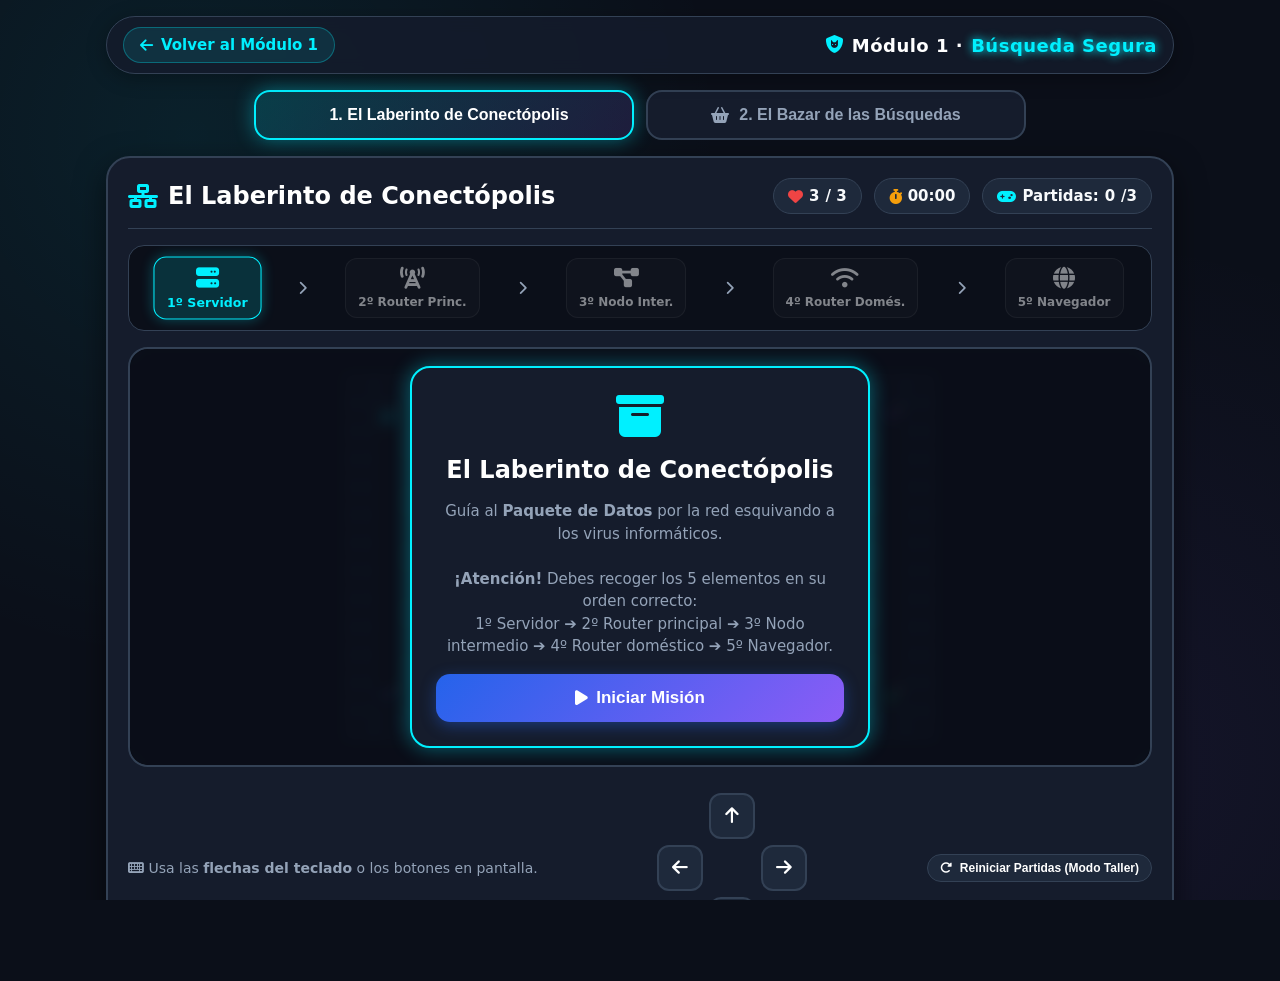
==== conectopolis_juegos.html @ 6bf1e647 "feat: add games to mod 1 and mod 2" ====
<!DOCTYPE html>
<html lang="es">
<head>
<meta charset="UTF-8">
<meta name="viewport" content="width=device-width, initial-scale=1.0">
<title>Módulo 1 · Minijuegos de Conectópolis</title>

<!-- FontAwesome CDN para iconos -->
<link rel="stylesheet" href="https://cdnjs.cloudflare.com/ajax/libs/font-awesome/6.5.1/css/all.min.css">

<style>
/* ==========================================================================
   ESTILOS GENERALES Y TEMA CYBER-NEON DE CONECTÓPOLIS (MÓDULO 1)
   ========================================================================== */
:root {
  --bg-dark: #0b0f19;
  --bg-card: #151c2c;
  --bg-card-light: #1e293b;
  --text-main: #f8fafc;
  --text-muted: #94a3b8;
  --line-color: #334155;
  
  --neon-cyan: #00f0ff;
  --neon-blue: #2563eb;
  --neon-purple: #8b5cf6;
  --neon-pink: #ec4899;
  --neon-green: #10b981;
  --neon-red: #ef4444;
  --neon-yellow: #f59e0b;

  --shadow-cyan: 0 0 20px rgba(0, 240, 255, 0.4);
  --shadow-purple: 0 0 20px rgba(139, 92, 246, 0.4);
  --shadow-green: 0 0 20px rgba(16, 185, 129, 0.4);
  --shadow-red: 0 0 20px rgba(239, 68, 68, 0.4);
}

* {
  box-sizing: border-box;
  user-select: none;
  -webkit-user-select: none;
}

html, body {
  margin: 0;
  padding: 0;
  width: 100%;
  height: 100%;
  background-color: var(--bg-dark);
  background-image: 
    radial-gradient(circle at 15% 15%, rgba(0, 240, 255, 0.08), transparent 40%),
    radial-gradient(circle at 85% 85%, rgba(139, 92, 246, 0.08), transparent 40%);
  color: var(--text-main);
  font-family: 'Segoe UI', system-ui, -apple-system, sans-serif;
  overflow-x: hidden;
}

.app-container {
  max-width: 1100px;
  min-height: 100vh;
  margin: 0 auto;
  padding: 16px;
  display: flex;
  flex-direction: column;
  gap: 16px;
}

.topbar {
  display: flex;
  justify-content: space-between;
  align-items: center;
  gap: 12px;
  flex-wrap: wrap;
  padding: 10px 16px;
  background: rgba(21, 28, 44, 0.85);
  backdrop-filter: blur(8px);
  border: 1px solid var(--line-color);
  border-radius: 999px;
  box-shadow: 0 4px 20px rgba(0, 0, 0, 0.3);
}

.back-btn {
  display: inline-flex;
  align-items: center;
  gap: 8px;
  color: var(--neon-cyan);
  text-decoration: none;
  font-weight: 800;
  font-size: 15px;
  padding: 8px 16px;
  border-radius: 999px;
  background: rgba(0, 240, 255, 0.1);
  border: 1px solid rgba(0, 240, 255, 0.3);
  transition: all 0.2s ease;
}

.back-btn:hover {
  background: rgba(0, 240, 255, 0.2);
  box-shadow: var(--shadow-cyan);
  transform: translateY(-1px);
}

.brand-title {
  font-weight: 900;
  font-size: 18px;
  letter-spacing: 0.5px;
  color: #fff;
  display: flex;
  align-items: center;
  gap: 8px;
}

.brand-title span {
  color: var(--neon-cyan);
  text-shadow: 0 0 10px var(--neon-cyan);
}

.tabs-nav {
  display: flex;
  justify-content: center;
  gap: 12px;
}

.tab-btn {
  flex: 1;
  max-width: 380px;
  padding: 14px 20px;
  border: 2px solid var(--line-color);
  background: var(--bg-card);
  color: var(--text-muted);
  font-weight: 800;
  font-size: 16px;
  border-radius: 16px;
  cursor: pointer;
  display: flex;
  align-items: center;
  justify-content: center;
  gap: 10px;
  transition: all 0.25s ease;
}

.tab-btn:hover {
  border-color: var(--neon-cyan);
  color: #fff;
}

.tab-btn.active {
  background: linear-gradient(135deg, rgba(0, 240, 255, 0.15), rgba(139, 92, 246, 0.15));
  border-color: var(--neon-cyan);
  color: #fff;
  box-shadow: var(--shadow-cyan);
}

.game-panel {
  display: none;
  background: var(--bg-card);
  border: 2px solid var(--line-color);
  border-radius: 24px;
  padding: 20px;
  box-shadow: 0 10px 30px rgba(0,0,0,0.5);
  flex-direction: column;
  gap: 16px;
}

.game-panel.active {
  display: flex;
}

.game-header {
  display: flex;
  justify-content: space-between;
  align-items: center;
  flex-wrap: wrap;
  gap: 12px;
  border-bottom: 1px solid var(--line-color);
  padding-bottom: 14px;
}

.game-header h2 {
  margin: 0;
  font-size: 24px;
  font-weight: 900;
  color: #fff;
  display: flex;
  align-items: center;
  gap: 10px;
}

.game-stats {
  display: flex;
  align-items: center;
  gap: 12px;
  flex-wrap: wrap;
}

.stat-badge {
  background: var(--bg-card-light);
  border: 1px solid var(--line-color);
  padding: 8px 14px;
  border-radius: 999px;
  font-weight: 800;
  font-size: 15px;
  display: flex;
  align-items: center;
  gap: 6px;
}

.stat-badge i { color: var(--neon-cyan); }
.stat-badge.lives i { color: var(--neon-red); }
.stat-badge.timer i { color: var(--neon-yellow); }

.sequence-tracker {
  display: flex;
  align-items: center;
  justify-content: space-around;
  gap: 8px;
  background: var(--bg-dark);
  padding: 12px;
  border-radius: 16px;
  border: 1px solid var(--line-color);
  overflow-x: auto;
}

.seq-item {
  display: flex;
  flex-direction: column;
  align-items: center;
  gap: 4px;
  padding: 8px 12px;
  border-radius: 12px;
  background: rgba(255, 255, 255, 0.04);
  border: 1px solid rgba(255, 255, 255, 0.1);
  opacity: 0.5;
  transition: all 0.3s ease;
  min-width: 100px;
  text-align: center;
}
.seq-item i { font-size: 22px; margin-bottom: 2px; }
.seq-item span { font-size: 12px; font-weight: 800; }
.seq-item.active { opacity: 1; background: rgba(0, 240, 255, 0.15); border-color: var(--neon-cyan); color: var(--neon-cyan); box-shadow: 0 0 12px rgba(0, 240, 255, 0.3); transform: scale(1.05); }
.seq-item.completed { opacity: 1; background: rgba(16, 185, 129, 0.15); border-color: var(--neon-green); color: var(--neon-green); }
.seq-arrow { color: var(--text-muted); font-size: 14px; }

.game-viewport {
  position: relative;
  width: 100%;
  display: flex;
  justify-content: center;
  align-items: center;
  background: #070a12;
  border-radius: 20px;
  border: 2px solid var(--line-color);
  overflow: hidden;
  min-height: 420px;
}
canvas { display: block; max-width: 100%; background: transparent; }

.controls-panel {
  display: flex;
  justify-content: space-between;
  align-items: center;
  gap: 16px;
  padding-top: 10px;
  flex-wrap: wrap;
}

.dpad {
  display: grid;
  grid-template-columns: repeat(3, 46px);
  grid-template-rows: repeat(3, 46px);
  gap: 6px;
  margin: 0 auto;
}
.dpad-btn { background: var(--bg-card-light); border: 2px solid var(--line-color); color: #fff; border-radius: 12px; font-size: 18px; display: flex; align-items: center; justify-content: center; cursor: pointer; }
.dpad-btn:active, .btn-touch:active { background: var(--neon-cyan); color: var(--bg-dark); }
.dpad-btn.up { grid-column: 2; grid-row: 1; }
.dpad-btn.left { grid-column: 1; grid-row: 2; }
.dpad-btn.right { grid-column: 3; grid-row: 2; }
.dpad-btn.down { grid-column: 2; grid-row: 3; }

.bazar-controls { display: flex; justify-content: center; gap: 20px; width: 100%; }
.btn-touch { flex: 1; max-width: 160px; height: 54px; background: var(--bg-card-light); border: 2px solid var(--neon-cyan); color: #fff; border-radius: 16px; font-size: 22px; font-weight: bold; display: flex; align-items: center; justify-content: center; cursor: pointer; }

.modal-overlay {
  position: absolute;
  top: 0; left: 0; right: 0; bottom: 0;
  background: rgba(11, 15, 25, 0.92);
  backdrop-filter: blur(6px);
  display: flex; flex-direction: column; justify-content: center; align-items: center;
  padding: 24px; text-align: center; z-index: 100; border-radius: 20px;
}
.modal-card {
  background: var(--bg-card); border: 2px solid var(--neon-cyan); border-radius: 20px;
  padding: 24px; max-width: 460px; width: 100%; box-shadow: var(--shadow-cyan);
  display: flex; flex-direction: column; gap: 16px; animation: popIn 0.3s ease;
}
.modal-card.warning { border-color: var(--neon-red); box-shadow: var(--shadow-red); }
.modal-card h3 { margin: 0; font-size: 24px; color: #fff; }
.modal-card p { margin: 0; font-size: 15px; color: var(--text-muted); line-height: 1.5; }

.action-btn {
  background: linear-gradient(135deg, var(--neon-blue), var(--neon-purple));
  color: #fff; border: none; border-radius: 14px; padding: 14px 24px;
  font-size: 17px; font-weight: 800; cursor: pointer;
  box-shadow: 0 4px 15px rgba(37, 99, 235, 0.4); transition: all 0.2s ease;
  display: inline-flex; align-items: center; justify-content: center; gap: 8px; text-decoration: none;
}
.action-btn:hover { transform: translateY(-2px); box-shadow: 0 6px 20px rgba(37, 99, 235, 0.6); }
.action-btn.secondary { background: var(--bg-card-light); border: 1px solid var(--line-color); box-shadow: none; }
.action-btn.secondary:hover { background: #334155; }

.toast-alert {
  position: absolute; top: 16px; left: 50%;
  transform: translateX(-50%) translateY(-100px);
  background: #ef4444; color: #fff; padding: 12px 20px; border-radius: 999px;
  font-weight: 800; font-size: 15px; box-shadow: 0 8px 25px rgba(239, 68, 68, 0.5);
  display: flex; align-items: center; gap: 10px; z-index: 120;
  transition: transform 0.3s cubic-bezier(0.175, 0.885, 0.32, 1.275);
  text-align: center; max-width: 90%;
}
.toast-alert.show { transform: translateX(-50%) translateY(0); }

@keyframes popIn {
  from { opacity: 0; transform: scale(0.9); }
  to { opacity: 1; transform: scale(1); }
}

@media (max-width: 768px) {
  .topbar { border-radius: 16px; }
  .brand-title { font-size: 15px; }
  .tab-btn { font-size: 14px; padding: 10px 12px; }
  .game-panel { padding: 14px; }
  .sequence-tracker { justify-content: flex-start; }
  .seq-item { min-width: 80px; padding: 6px 8px; }
}
</style>
</head>
<body>

<div class="app-container">
  
  <header class="topbar">
    <a href="modulo_1_busqueda_segura.html" class="back-btn">
      <i class="fa-solid fa-arrow-left"></i> Volver al Módulo 1
    </a>
    <div class="brand-title">
      <i class="fa-solid fa-shield-cat" style="color: var(--neon-cyan);"></i>
      Módulo 1 · <span>Búsqueda Segura</span>
    </div>
  </header>

  <nav class="tabs-nav">
    <button class="tab-btn active" id="tabGame1Btn" onclick="switchGame(1)">
      <i class="fa-solid fa-maze"></i> 1. El Laberinto de Conectópolis
    </button>
    <button class="tab-btn" id="tabGame2Btn" onclick="switchGame(2)">
      <i class="fa-solid fa-basket-shopping"></i> 2. El Bazar de las Búsquedas
    </button>
  </nav>

  <!-- ==========================================================================
       JUEGO 1: EL LABERINTO DE CONECTÓPOLIS
       ========================================================================== -->
  <main class="game-panel active" id="game1Panel">
    
    <div class="game-header">
      <h2><i class="fa-solid fa-network-wired" style="color: var(--neon-cyan);"></i> El Laberinto de Conectópolis</h2>
      <div class="game-stats">
        <div class="stat-badge lives" title="Vidas restantes">
          <i class="fa-solid fa-heart"></i> <span id="g1Lives">3</span> / 3
        </div>
        <div class="stat-badge timer" title="Tiempo transcurrido">
          <i class="fa-solid fa-stopwatch"></i> <span id="g1Timer">00:00</span>
        </div>
        <div class="stat-badge" title="Partidas jugadas">
          <i class="fa-solid fa-gamepad"></i> Partidas: <span id="g1Attempts">0</span>/3
        </div>
      </div>
    </div>

    <div class="sequence-tracker" id="g1SeqTracker">
      <div class="seq-item active" id="seq1"><i class="fa-solid fa-server"></i><span>1º Servidor</span></div>
      <i class="fa-solid fa-chevron-right seq-arrow"></i>
      <div class="seq-item" id="seq2"><i class="fa-solid fa-tower-cell"></i><span>2º Router Princ.</span></div>
      <i class="fa-solid fa-chevron-right seq-arrow"></i>
      <div class="seq-item" id="seq3"><i class="fa-solid fa-diagram-project"></i><span>3º Nodo Inter.</span></div>
      <i class="fa-solid fa-chevron-right seq-arrow"></i>
      <div class="seq-item" id="seq4"><i class="fa-solid fa-wifi"></i><span>4º Router Domés.</span></div>
      <i class="fa-solid fa-chevron-right seq-arrow"></i>
      <div class="seq-item" id="seq5"><i class="fa-solid fa-globe"></i><span>5º Navegador</span></div>
    </div>

    <div class="game-viewport" id="g1Viewport">
      <canvas id="mazeCanvas" width="600" height="420"></canvas>
      <div class="toast-alert" id="g1Toast"><i class="fa-solid fa-triangle-exclamation"></i><span id="g1ToastMsg">¡Orden incorrecto!</span></div>
      <div class="modal-overlay" id="g1Modal">
        <div class="modal-card" id="g1ModalCard">
          <i class="fa-solid fa-box-archive" style="font-size: 48px; color: var(--neon-cyan);"></i>
          <h3 id="g1ModalTitle">El Laberinto de Conectópolis</h3>
          <p id="g1ModalDesc">Guía al <b>Paquete de Datos</b> por la red esquivando a los virus informáticos.<br><br><b>¡Atención!</b> Debes recoger los 5 elementos en su orden correcto:<br>1º Servidor ➔ 2º Router principal ➔ 3º Nodo intermedio ➔ 4º Router doméstico ➔ 5º Navegador.</p>
          <button class="action-btn" id="g1StartBtn" onclick="initGame1()"><i class="fa-solid fa-play"></i> Iniciar Misión</button>
        </div>
      </div>
    </div>

    <div class="controls-panel">
      <div style="font-size: 14px; color: var(--text-muted);"><i class="fa-solid fa-keyboard"></i> Usa las <b>flechas del teclado</b> o los botones en pantalla.</div>
      <div class="dpad">
        <button class="dpad-btn up" onclick="handleDpad('up')"><i class="fa-solid fa-arrow-up"></i></button>
        <button class="dpad-btn left" onclick="handleDpad('left')"><i class="fa-solid fa-arrow-left"></i></button>
        <button class="dpad-btn right" onclick="handleDpad('right')"><i class="fa-solid fa-arrow-right"></i></button>
        <button class="dpad-btn down" onclick="handleDpad('down')"><i class="fa-solid fa-arrow-down"></i></button>
      </div>
      <button class="action-btn secondary" onclick="resetWorkshopLimit(1)" style="font-size: 12px; padding: 6px 12px;"><i class="fa-solid fa-rotate-right"></i> Reiniciar Partidas (Modo Taller)</button>
    </div>

  </main>


  <!-- ==========================================================================
       JUEGO 2: EL BAZAR DE LAS BÚSQUEDAS
       ========================================================================== -->
  <main class="game-panel" id="game2Panel">
    
    <div class="game-header">
      <h2><i class="fa-solid fa-magnifying-glass" style="color: var(--neon-pink);"></i> El Bazar de las Búsquedas</h2>
      <div class="game-stats">
        <div class="stat-badge" title="Puntos acumulados"><i class="fa-solid fa-star" style="color: var(--neon-yellow);"></i> Puntos: <span id="g2Score">0</span></div>
        <div class="stat-badge lives" title="Vidas restantes"><i class="fa-solid fa-heart"></i> <span id="g2Lives">3</span> / 3</div>
      </div>
    </div>

    <div class="game-viewport" id="g2Viewport">
      <canvas id="bazarCanvas" width="600" height="450"></canvas>
      <div class="modal-overlay" id="g2Modal">
        <div class="modal-card">
          <i class="fa-solid fa-shield-halved" style="font-size: 48px; color: var(--neon-pink);"></i>
          <h3 id="g2ModalTitle">El Bazar de las Búsquedas</h3>
          <p id="g2ModalDesc">Mueve tu <b>Escudo Digital</b> a la izquierda o derecha.<br><br>🟩 <b>Atrapa verdes:</b> Búsquedas seguras con pista (+Puntos).<br>🟥 <b>Esquiva rojas:</b> Enlaces peligrosos con pista (-1 Vida).<br>🟪 <b>Analiza moradas (Ágiles):</b> ¡Sin pistas! Lee la frase y decide si atraparla (si es buena) o esquivarla (si es tramposa).</p>
          <button class="action-btn" id="g2StartBtn" onclick="initGame2()"><i class="fa-solid fa-play"></i> Comenzar a Atrapar</button>
        </div>
      </div>
    </div>

    <div class="controls-panel">
      <div style="font-size: 14px; color: var(--text-muted);"><i class="fa-solid fa-keyboard"></i> Mueve con <b>Flechas Izq / Der</b> o pulsa los botones en pantalla.</div>
      <div class="bazar-controls">
        <button class="btn-touch" id="bazarLeftBtn"><i class="fa-solid fa-arrow-left"></i></button>
        <button class="btn-touch" id="bazarRightBtn"><i class="fa-solid fa-arrow-right"></i></button>
      </div>
    </div>

  </main>

</div>

<script>
function switchGame(gameNum) {
  document.getElementById('tabGame1Btn').classList.toggle('active', gameNum === 1);
  document.getElementById('tabGame2Btn').classList.toggle('active', gameNum === 2);
  document.getElementById('game1Panel').classList.toggle('active', gameNum === 1);
  document.getElementById('game2Panel').classList.toggle('active', gameNum === 2);
  
  if (gameNum === 1 && !g1Running && g1Attempts < 3) drawMazeStatic();
  else if (gameNum === 2 && !g2Running) drawBazarStatic();
}

/* Juego 1: Laberinto */
const canvas1 = document.getElementById('mazeCanvas');
const ctx1 = canvas1.getContext('2d');

const mazeGrid = [
  [1,1,1,1,1,1,1,1,1,1,1,1,1,1,1,1,1,1,1,1,1],
  [1,0,0,0,0,0,0,0,0,0,0,0,0,0,0,0,0,0,0,0,1],
  [1,0,1,1,1,0,1,1,1,0,1,0,1,1,1,0,1,1,1,0,1],
  [1,0,0,0,0,0,0,0,0,0,1,0,0,0,0,0,0,0,0,0,1],
  [1,0,1,1,1,0,1,0,1,1,1,1,1,0,1,0,1,1,1,0,1],
  [1,0,0,0,0,0,1,0,0,0,0,0,0,0,1,0,0,0,0,0,1],
  [1,0,1,1,1,0,1,0,1,1,0,1,1,0,1,0,1,1,1,0,1],
  [1,0,0,0,0,0,0,0,0,0,0,0,0,0,0,0,0,0,0,0,1],
  [1,0,1,1,1,0,1,0,1,1,1,1,1,0,1,0,1,1,1,0,1],
  [1,0,0,0,0,0,0,0,0,0,1,0,0,0,0,0,0,0,0,0,1],
  [1,0,1,1,1,0,1,1,1,0,1,0,1,1,1,0,1,1,1,0,1],
  [1,0,0,0,0,0,0,0,0,0,0,0,0,0,0,0,0,0,0,0,1],
  [1,1,1,1,1,1,1,1,1,1,1,1,1,1,1,1,1,1,1,1,1]
];
const ROWS = mazeGrid.length, COLS = mazeGrid[0].length, CELL_SIZE = 28;
canvas1.width = COLS * CELL_SIZE; canvas1.height = ROWS * CELL_SIZE;

const REQUIRED_SEQUENCE = [
  { id: 1, name: 'Servidor', icon: '\uf233', color: '#00f0ff', row: 1, col: 1 },
  { id: 2, name: 'Router principal', icon: '\uf519', color: '#8b5cf6', row: 1, col: 19 },
  { id: 3, name: 'Nodo intermedio', icon: '\uf542', color: '#f59e0b', row: 11, col: 10 },
  { id: 4, name: 'Router doméstico', icon: '\uf1eb', color: '#3b82f6', row: 11, col: 1 },
  { id: 5, name: 'Navegador', icon: '\uf0ac', color: '#10b981', row: 11, col: 19 }
];

let g1Player = { row: 6, col: 10, x: 10 * CELL_SIZE, y: 6 * CELL_SIZE, dirX: 0, dirY: 0 };
let g1Viruses = [
  { row: 3, col: 3, dirX: 1, dirY: 0, speedTimer: 0 },
  { row: 9, col: 17, dirX: -1, dirY: 0, speedTimer: 0 }
];
let g1CurrentStep = 0, g1Lives = 3, g1TimerSeconds = 0, g1TimerInterval = null;
let g1Attempts = parseInt(localStorage.getItem('conectopolis_g1_attempts') || '0', 10);
let g1Running = false, g1AnimFrame = null, g1ToastTimeout = null;

document.getElementById('g1Attempts').textContent = g1Attempts;

function updateSequenceUI() {
  for (let i = 1; i <= 5; i++) {
    const el = document.getElementById('seq' + i);
    if (!el) continue;
    el.classList.remove('active', 'completed');
    if (i - 1 < g1CurrentStep) el.classList.add('completed');
    else if (i - 1 === g1CurrentStep) el.classList.add('active');
  }
}

function showToast(msg) {
  const toast = document.getElementById('g1Toast');
  document.getElementById('g1ToastMsg').textContent = msg;
  toast.classList.add('show');
  if (g1ToastTimeout) clearTimeout(g1ToastTimeout);
  g1ToastTimeout = setTimeout(() => toast.classList.remove('show'), 2800);
}

function checkAttemptsLimit() {
  if (g1Attempts >= 3) {
    g1Running = false;
    if (g1TimerInterval) clearInterval(g1TimerInterval);
    const modalCard = document.getElementById('g1ModalCard');
    modalCard.className = 'modal-card warning';
    document.getElementById('g1ModalTitle').innerHTML = '🔒 Laberinto Bloqueado';
    document.getElementById('g1ModalDesc').innerHTML = `Has completado las <b>3 partidas permitidas</b>.`;
    document.getElementById('g1StartBtn').style.display = 'none';
    document.getElementById('g1Modal').style.display = 'flex';
    return true;
  }
  return false;
}

function initGame1() {
  if (checkAttemptsLimit()) return;
  g1Lives = 3; g1CurrentStep = 0; g1TimerSeconds = 0;
  g1Player = { row: 6, col: 10, x: 10 * CELL_SIZE, y: 6 * CELL_SIZE, dirX: 0, dirY: 0 };
  g1Viruses = [
    { row: 3, col: 3, dirX: 1, dirY: 0, speedTimer: 0 },
    { row: 9, col: 17, dirX: -1, dirY: 0, speedTimer: 0 }
  ];
  document.getElementById('g1Lives').textContent = g1Lives;
  document.getElementById('g1Timer').textContent = '00:00';
  document.getElementById('g1Modal').style.display = 'none';
  updateSequenceUI();
  if (g1TimerInterval) clearInterval(g1TimerInterval);
  g1TimerInterval = setInterval(() => {
    if (g1Running) {
      g1TimerSeconds++;
      const m = String(Math.floor(g1TimerSeconds / 60)).padStart(2, '0');
      const s = String(g1TimerSeconds % 60).padStart(2, '0');
      document.getElementById('g1Timer').textContent = `${m}:${s}`;
    }
  }, 1000);
  g1Running = true;
  if (g1AnimFrame) cancelAnimationFrame(g1AnimFrame);
  game1Loop();
}

function movePlayer() {
  const newRow = g1Player.row + g1Player.dirY, newCol = g1Player.col + g1Player.dirX;
  if (newRow >= 0 && newRow < ROWS && newCol >= 0 && newCol < COLS && mazeGrid[newRow][newCol] === 0) {
    g1Player.row = newRow; g1Player.col = newCol; g1Player.x = newCol * CELL_SIZE; g1Player.y = newRow * CELL_SIZE;
  }
  g1Player.dirX = 0; g1Player.dirY = 0;
}

function moveViruses() {
  const directions = [{ r: -1, c: 0 }, { r: 1, c: 0 }, { r: 0, c: -1 }, { r: 0, c: 1 }];
  g1Viruses.forEach(v => {
    v.speedTimer++;
    if (v.speedTimer % 18 !== 0) return;
    let validMoves = directions.filter(d => {
      const nr = v.row + d.r, nc = v.col + d.c;
      return nr >= 0 && nr < ROWS && nc >= 0 && nc < COLS && mazeGrid[nr][nc] === 0;
    });
    if (validMoves.length > 0) {
      let sameDirMove = validMoves.find(m => m.r === v.dirY && m.c === v.dirX);
      let chosen = (sameDirMove && Math.random() > 0.3) ? sameDirMove : validMoves[Math.floor(Math.random() * validMoves.length)];
      v.row += chosen.r; v.col += chosen.c; v.dirY = chosen.r; v.dirX = chosen.c;
    }
  });
}

function checkCollisions() {
  REQUIRED_SEQUENCE.forEach((item, index) => {
    if (index >= g1CurrentStep && g1Player.row === item.row && g1Player.col === item.col) {
      if (index === g1CurrentStep) {
        g1CurrentStep++; updateSequenceUI();
        if (g1CurrentStep === REQUIRED_SEQUENCE.length) handleGame1Victory();
      } else {
        g1Lives--; document.getElementById('g1Lives').textContent = g1Lives;
        showToast(`❌ ¡Orden incorrecto! El siguiente es: ${REQUIRED_SEQUENCE[g1CurrentStep].name}`);
        g1Player.row = 6; g1Player.col = 10;
        if (g1Lives <= 0) handleGame1GameOver('Derrota por orden incorrecto');
      }
    }
  });
  g1Viruses.forEach(v => {
    if (v.row === g1Player.row && v.col === g1Player.col) {
      g1Lives--; document.getElementById('g1Lives').textContent = g1Lives;
      showToast(`👾 ¡Un virus atrapó el paquete de datos!`);
      g1Player.row = 6; g1Player.col = 10;
      if (g1Lives <= 0) handleGame1GameOver('Derrota por virus');
    }
  });
}

function handleGame1Victory() {
  g1Running = false; clearInterval(g1TimerInterval);
  g1Attempts++; localStorage.setItem('conectopolis_g1_attempts', g1Attempts);
  document.getElementById('g1Attempts').textContent = g1Attempts;
  const m = String(Math.floor(g1TimerSeconds / 60)).padStart(2, '0');
  const s = String(g1TimerSeconds % 60).padStart(2, '0');
  const modalCard = document.getElementById('g1ModalCard'); modalCard.className = 'modal-card';
  document.getElementById('g1ModalTitle').innerHTML = '🏆 ¡Misión Completada!';
  document.getElementById('g1ModalDesc').innerHTML = `¡Fantástico! Entregaste el paquete en <b>${m}:${s}</b>.<br><br><b>Partidas jugadas: ${g1Attempts}/3</b>`;
  const startBtn = document.getElementById('g1StartBtn');
  if (g1Attempts >= 3) { startBtn.style.display = 'none'; checkAttemptsLimit(); }
  else { startBtn.style.display = 'inline-flex'; startBtn.innerHTML = '<i class="fa-solid fa-rotate-right"></i> Jugar Otra Partida'; }
  document.getElementById('g1Modal').style.display = 'flex';
}

function handleGame1GameOver() {
  g1Running = false; clearInterval(g1TimerInterval);
  g1Attempts++; localStorage.setItem('conectopolis_g1_attempts', g1Attempts);
  document.getElementById('g1Attempts').textContent = g1Attempts;
  const modalCard = document.getElementById('g1ModalCard'); modalCard.className = 'modal-card warning';
  document.getElementById('g1ModalTitle').innerHTML = '💥 Sin Vidas Restantes';
  document.getElementById('g1ModalDesc').innerHTML = `Recuerda el orden: 1º Servidor ➔ 2º Router ➔ 3º Nodo ➔ 4º Router Doméstico ➔ 5º Navegador.<br><br><b>Partidas jugadas: ${g1Attempts}/3</b>`;
  const startBtn = document.getElementById('g1StartBtn');
  if (g1Attempts >= 3) { startBtn.style.display = 'none'; checkAttemptsLimit(); }
  else { startBtn.style.display = 'inline-flex'; startBtn.innerHTML = '<i class="fa-solid fa-rotate-right"></i> Reintentar Partida'; }
  document.getElementById('g1Modal').style.display = 'flex';
}

function resetWorkshopLimit(g) {
  if (g === 1) {
    g1Attempts = 0; localStorage.setItem('conectopolis_g1_attempts', '0');
    document.getElementById('g1Attempts').textContent = '0';
    document.getElementById('g1StartBtn').style.display = 'inline-flex';
    document.getElementById('g1StartBtn').innerHTML = '<i class="fa-solid fa-play"></i> Iniciar Misión';
    document.getElementById('g1ModalCard').className = 'modal-card';
    document.getElementById('g1ModalTitle').innerHTML = 'El Laberinto de Conectópolis';
    document.getElementById('g1ModalDesc').innerHTML = `Contador reiniciado para el taller.`;
    document.getElementById('g1Modal').style.display = 'flex';
  }
}

function renderMaze() {
  ctx1.clearRect(0, 0, canvas1.width, canvas1.height);
  for (let r = 0; r < ROWS; r++) {
    for (let c = 0; c < COLS; c++) {
      const x = c * CELL_SIZE, y = r * CELL_SIZE;
      if (mazeGrid[r][c] === 1) {
        ctx1.fillStyle = '#151c2c'; ctx1.fillRect(x, y, CELL_SIZE, CELL_SIZE);
        ctx1.strokeStyle = 'rgba(0, 240, 255, 0.4)'; ctx1.lineWidth = 1; ctx1.strokeRect(x + 1, y + 1, CELL_SIZE - 2, CELL_SIZE - 2);
      } else {
        ctx1.fillStyle = '#090d16'; ctx1.fillRect(x, y, CELL_SIZE, CELL_SIZE);
        ctx1.fillStyle = 'rgba(255,255,255,0.03)'; ctx1.fillRect(x + 1, y + 1, CELL_SIZE - 2, CELL_SIZE - 2);
      }
    }
  }
  ctx1.font = '900 16px "Font Awesome 6 Free"'; ctx1.textAlign = 'center'; ctx1.textBaseline = 'middle';
  REQUIRED_SEQUENCE.forEach((item, index) => {
    const cx = item.col * CELL_SIZE + CELL_SIZE / 2, cy = item.row * CELL_SIZE + CELL_SIZE / 2;
    if (index < g1CurrentStep) {
      ctx1.fillStyle = 'rgba(16, 185, 129, 0.3)'; ctx1.beginPath(); ctx1.arc(cx, cy, 10, 0, Math.PI * 2); ctx1.fill();
    } else {
      ctx1.fillStyle = item.color;
      if (index === g1CurrentStep) { ctx1.shadowColor = item.color; ctx1.shadowBlur = 12; } else ctx1.shadowBlur = 0;
      ctx1.fillText(item.icon, cx, cy); ctx1.shadowBlur = 0;
      ctx1.font = 'bold 10px sans-serif'; ctx1.fillStyle = '#fff'; ctx1.fillText(item.id, cx + 8, cy - 8); ctx1.font = '900 16px "Font Awesome 6 Free"';
    }
  });
  const px = g1Player.col * CELL_SIZE + CELL_SIZE / 2, py = g1Player.row * CELL_SIZE + CELL_SIZE / 2;
  ctx1.shadowColor = '#00f0ff'; ctx1.shadowBlur = 14; ctx1.fillStyle = '#00f0ff'; ctx1.beginPath(); ctx1.arc(px, py, 11, 0, Math.PI * 2); ctx1.fill();
  ctx1.shadowBlur = 0; ctx1.fillStyle = '#0b0f19'; ctx1.font = '900 12px "Font Awesome 6 Free"'; ctx1.fillText('\uf0e0', px, py);
  g1Viruses.forEach(v => {
    const vx = v.col * CELL_SIZE + CELL_SIZE / 2, vy = v.row * CELL_SIZE + CELL_SIZE / 2;
    ctx1.shadowColor = '#ef4444'; ctx1.shadowBlur = 10; ctx1.fillStyle = '#ef4444'; ctx1.font = '900 16px "Font Awesome 6 Free"'; ctx1.fillText('\uf188', vx, vy); ctx1.shadowBlur = 0;
  });
}

function drawMazeStatic() { renderMaze(); }
function game1Loop() { if (!g1Running) return; movePlayer(); moveViruses(); checkCollisions(); renderMaze(); g1AnimFrame = requestAnimationFrame(game1Loop); }

function handleDpad(dir) {
  if (!g1Running) return;
  if (dir === 'up') { g1Player.dirY = -1; g1Player.dirX = 0; }
  if (dir === 'down') { g1Player.dirY = 1; g1Player.dirX = 0; }
  if (dir === 'left') { g1Player.dirX = -1; g1Player.dirY = 0; }
  if (dir === 'right') { g1Player.dirX = 1; g1Player.dirY = 0; }
}

window.addEventListener('keydown', e => {
  if (!g1Running) return;
  if (e.key === 'ArrowUp' || e.key === 'w' || e.key === 'W') handleDpad('up');
  if (e.key === 'ArrowDown' || e.key === 's' || e.key === 'S') handleDpad('down');
  if (e.key === 'ArrowLeft' || e.key === 'a' || e.key === 'A') handleDpad('left');
  if (e.key === 'ArrowRight' || e.key === 'd' || e.key === 'D') handleDpad('right');
});

/* Juego 2: Bazar */
const canvas2 = document.getElementById('bazarCanvas'); const ctx2 = canvas2.getContext('2d');
canvas2.width = 600; canvas2.height = 450;

const GOOD_ITEMS = ["HTTPS", ".org", "Tipos de pingüinos", "Web oficial del colegio", "Filtro de privacidad", "Contraseña segura", "Fuentes confiables", "Búsqueda en comillas"];
const BAD_ITEMS = ["www.get-free$$-gifts987.biz", "Dime cosas sobre animales", "¡Ganaste un iPhone gratis!", "Descarga-gratis.exe", "Dame tu contraseña", "http://pagina-sin-seguridad.net", "Premio-urgente-haz-clic.com"];
const PURPLE_GOOD = ["https://wikipedia.org", "sitio.edu.es", "Web oficial del museo", "Filtro de contenido activo", "Dominio gubernamental .gob", "Contraseña de 12 caracteres"];
const PURPLE_BAD = ["http://premios-gratis-hoy.net", "Descargar_juego_crack.exe", "Dime tu nombre y teléfono", "Aviso: Tu PC tiene 5 virus", "Gana 1000$ dando clic aquí", "http://regalos-sorpresa-ya.biz"];

let g2Paddle = { x: 240, width: 120, height: 22, speed: 28 }, g2Items = [], g2Score = 0, g2Lives = 3, g2Running = false, g2AnimFrame = null, g2SpawnTimer = 0, g2LeftPressed = false, g2RightPressed = false;

function initGame2() {
  g2Score = 0; g2Lives = 3; g2Paddle.x = (canvas2.width - g2Paddle.width) / 2; g2Items = []; g2SpawnTimer = 0;
  document.getElementById('g2Score').textContent = '0'; document.getElementById('g2Lives').textContent = '3';
  document.getElementById('g2Modal').style.display = 'none';
  g2Running = true; if (g2AnimFrame) cancelAnimationFrame(g2AnimFrame); game2Loop();
}

function spawnBazarItem() {
  const rand = Math.random(); let isGood = false, isPurple = false, text = '', speed = 1.0;
  if (rand < 0.32) {
    isPurple = true; isGood = Math.random() > 0.5;
    text = (isGood ? PURPLE_GOOD : PURPLE_BAD)[Math.floor(Math.random() * (isGood ? PURPLE_GOOD : PURPLE_BAD).length)];
    speed = 1.45;
  } else if (rand < 0.66) {
    isGood = true; text = GOOD_ITEMS[Math.floor(Math.random() * GOOD_ITEMS.length)]; speed = 1.6 + Math.random() * 0.4 + (g2Score / 1000);
  } else {
    isGood = false; text = BAD_ITEMS[Math.floor(Math.random() * BAD_ITEMS.length)]; speed = 1.6 + Math.random() * 0.4 + (g2Score / 1000);
  }
  const itemWidth = Math.max(170, Math.min(270, (text.length + 3) * 8.5 + 24));
  const x = Math.random() * (canvas2.width - itemWidth - 20) + 10;
  g2Items.push({ x: x, y: -44, width: itemWidth, height: 40, text: text, isGood: isGood, isPurple: isPurple, speed: speed });
}

function updateBazar() {
  if (g2LeftPressed && g2Paddle.x > 0) g2Paddle.x -= g2Paddle.speed;
  if (g2RightPressed && g2Paddle.x + g2Paddle.width < canvas2.width) g2Paddle.x += g2Paddle.speed;
  const canSpawn = (g2Items.length === 0) || (g2Items[g2Items.length - 1].y > canvas2.height * 0.65);
  g2SpawnTimer++;
  if (canSpawn && g2SpawnTimer >= 35) { spawnBazarItem(); g2SpawnTimer = 0; }

  for (let i = g2Items.length - 1; i >= 0; i--) {
    let item = g2Items[i]; item.y += item.speed;
    const paddleTop = canvas2.height - 40;
    if (item.y + item.height >= paddleTop && item.y <= paddleTop + g2Paddle.height && item.x + item.width >= g2Paddle.x && item.x <= g2Paddle.x + g2Paddle.width) {
      if (item.isPurple) {
        if (item.isGood) { g2Score += 100; document.getElementById('g2Score').textContent = g2Score; showToast('✅ ¡Excelente análisis! Era un sitio seguro (+100 pts)'); }
        else { g2Lives--; document.getElementById('g2Lives').textContent = g2Lives; showToast('💥 ¡Cuidado! Era un sitio engañoso (-1 Vida)'); if (g2Lives <= 0) handleGame2GameOver(); }
      } else if (item.isGood) {
        g2Score += 100; document.getElementById('g2Score').textContent = g2Score;
      } else {
        g2Lives--; document.getElementById('g2Lives').textContent = g2Lives; showToast('💥 ¡Atrapaste un enlace no seguro!'); if (g2Lives <= 0) handleGame2GameOver();
      }
      g2Items.splice(i, 1); continue;
    }
    if (item.y > canvas2.height) {
      if (item.isPurple) {
        if (!item.isGood) { g2Score += 50; document.getElementById('g2Score').textContent = g2Score; showToast('🛡️ ¡Bien visto! Esquivaste el enlace engañoso (+50 pts)'); }
        else { showToast('ℹ️ Era una búsqueda segura. Podías haberla atrapado.'); }
      }
      g2Items.splice(i, 1);
    }
  }
}

function renderBazar() {
  ctx2.clearRect(0, 0, canvas2.width, canvas2.height);
  ctx2.fillStyle = '#070a12'; ctx2.fillRect(0, 0, canvas2.width, canvas2.height);
  ctx2.strokeStyle = 'rgba(255, 255, 255, 0.03)'; ctx2.lineWidth = 1;
  for (let x = 0; x < canvas2.width; x += 40) { ctx2.beginPath(); ctx2.moveTo(x, 0); ctx2.lineTo(x, canvas2.height); ctx2.stroke(); }
  const paddleY = canvas2.height - 40;
  ctx2.shadowColor = '#00f0ff'; ctx2.shadowBlur = 15; ctx2.fillStyle = '#151c2c'; ctx2.strokeStyle = '#00f0ff'; ctx2.lineWidth = 3;
  ctx2.beginPath(); ctx2.roundRect(g2Paddle.x, paddleY, g2Paddle.width, g2Paddle.height, 12); ctx2.fill(); ctx2.stroke(); ctx2.shadowBlur = 0;
  ctx2.fillStyle = '#00f0ff'; ctx2.font = '900 14px "Font Awesome 6 Free"'; ctx2.textAlign = 'center'; ctx2.textBaseline = 'middle';
  ctx2.fillText('\uf3ed  Escudo Filtro', g2Paddle.x + g2Paddle.width / 2, paddleY + g2Paddle.height / 2);

  g2Items.forEach(item => {
    ctx2.shadowBlur = 10;
    if (item.isPurple) { ctx2.shadowColor = '#a855f7'; ctx2.fillStyle = '#4c1d95'; ctx2.strokeStyle = '#c084fc'; }
    else if (item.isGood) { ctx2.shadowColor = '#10b981'; ctx2.fillStyle = '#064e3b'; ctx2.strokeStyle = '#10b981'; }
    else { ctx2.shadowColor = '#ef4444'; ctx2.fillStyle = '#7f1d1d'; ctx2.strokeStyle = '#ef4444'; }
    ctx2.lineWidth = 2; ctx2.beginPath(); ctx2.roundRect(item.x, item.y, item.width, item.height, 10); ctx2.fill(); ctx2.stroke(); ctx2.shadowBlur = 0;
    ctx2.fillStyle = '#ffffff';
    let fontSize = item.text.length > 24 ? 10.5 : (item.text.length > 18 ? 11.5 : 12.5);
    ctx2.font = `bold ${fontSize}px sans-serif`; ctx2.textAlign = 'center'; ctx2.textBaseline = 'middle';
    ctx2.fillText((item.isPurple ? '🟪 ' : (item.isGood ? '✔ ' : '✖ ')) + item.text, item.x + item.width / 2, item.y + item.height / 2);
  });
}

function drawBazarStatic() { renderBazar(); }
function handleGame2GameOver() {
  g2Running = false;
  document.getElementById('g2ModalTitle').innerHTML = '💥 Fin de la Partida';
  document.getElementById('g2ModalDesc').innerHTML = `Puntuación final: <b>${g2Score} puntos</b>.`;
  document.getElementById('g2StartBtn').innerHTML = '<i class="fa-solid fa-rotate-right"></i> Intentar de nuevo';
  document.getElementById('g2Modal').style.display = 'flex';
}
function game2Loop() { if (!g2Running) return; updateBazar(); renderBazar(); g2AnimFrame = requestAnimationFrame(game2Loop); }

const bLeft = document.getElementById('bazarLeftBtn'), bRight = document.getElementById('bazarRightBtn');
bLeft.addEventListener('touchstart', (e) => { e.preventDefault(); g2LeftPressed = true; }); bLeft.addEventListener('touchend', (e) => { e.preventDefault(); g2LeftPressed = false; });
bLeft.addEventListener('mousedown', () => { g2LeftPressed = true; }); bLeft.addEventListener('mouseup', () => { g2LeftPressed = false; });
bRight.addEventListener('touchstart', (e) => { e.preventDefault(); g2RightPressed = true; }); bRight.addEventListener('touchend', (e) => { e.preventDefault(); g2RightPressed = false; });
bRight.addEventListener('mousedown', () => { g2RightPressed = true; }); bRight.addEventListener('mouseup', () => { g2RightPressed = false; });

window.addEventListener('keyup', e => {
  if (e.key === 'ArrowLeft' || e.key === 'a' || e.key === 'A') g2LeftPressed = false;
  if (e.key === 'ArrowRight' || e.key === 'd' || e.key === 'D') g2RightPressed = false;
});

window.addEventListener('load', () => drawMazeStatic());
</script>

</body>
</html>
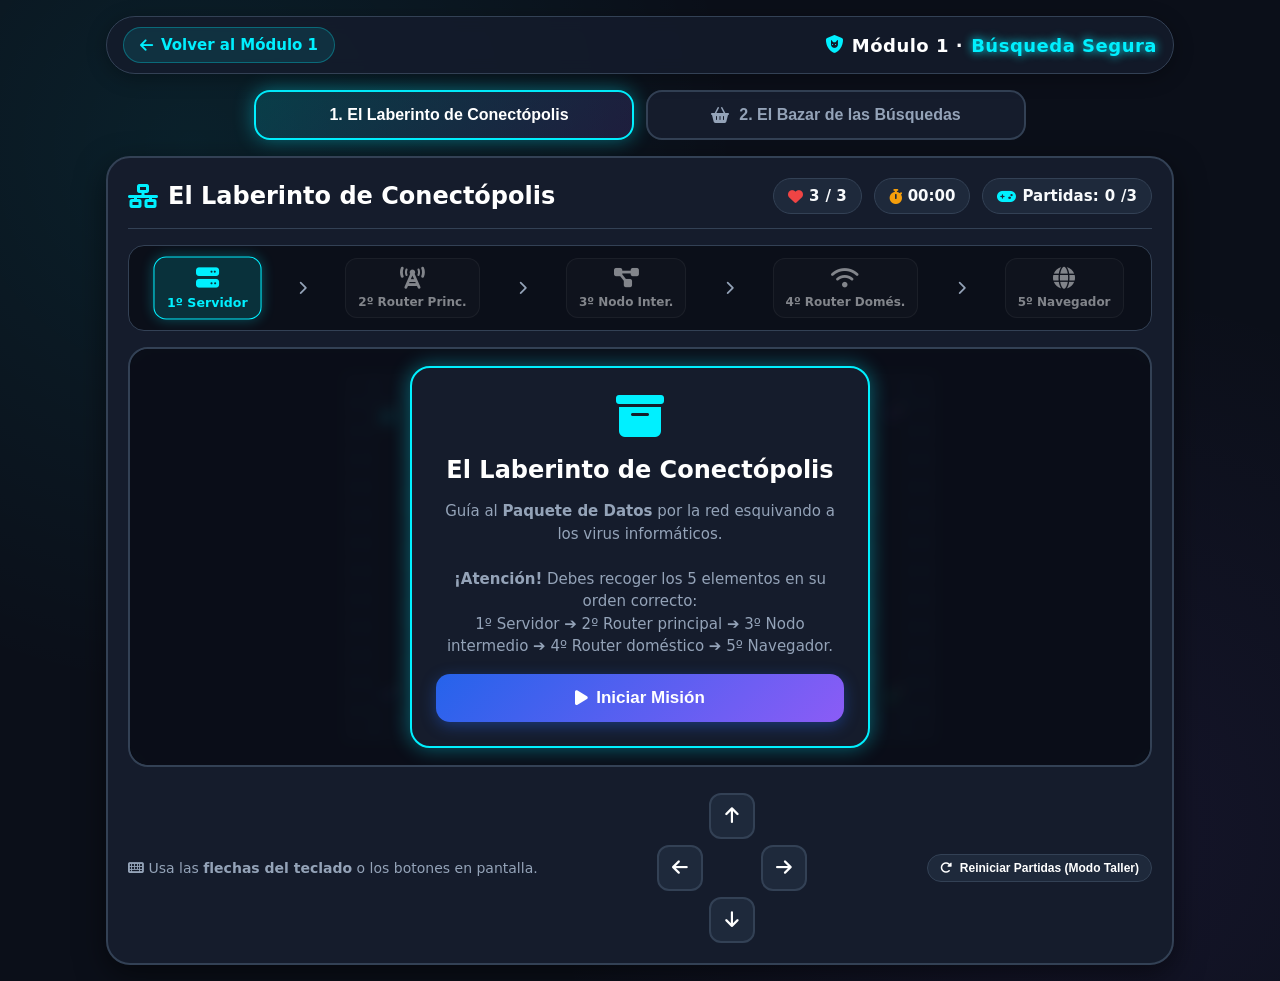
==== commit 643e437c: "feat: add games to mod 3 and 4" ====
--- a/conectopolis_juegos.html
+++ b/conectopolis_juegos.html
@@ -44,7 +44,7 @@
   margin: 0;
   padding: 0;
   width: 100%;
-  height: 100%;
+  min-height: 100%;
   background-color: var(--bg-dark);
   background-image: 
     radial-gradient(circle at 15% 15%, rgba(0, 240, 255, 0.08), transparent 40%),
@@ -52,6 +52,7 @@
   color: var(--text-main);
   font-family: 'Segoe UI', system-ui, -apple-system, sans-serif;
   overflow-x: hidden;
+  overflow-y: auto;
 }
 
 .app-container {
